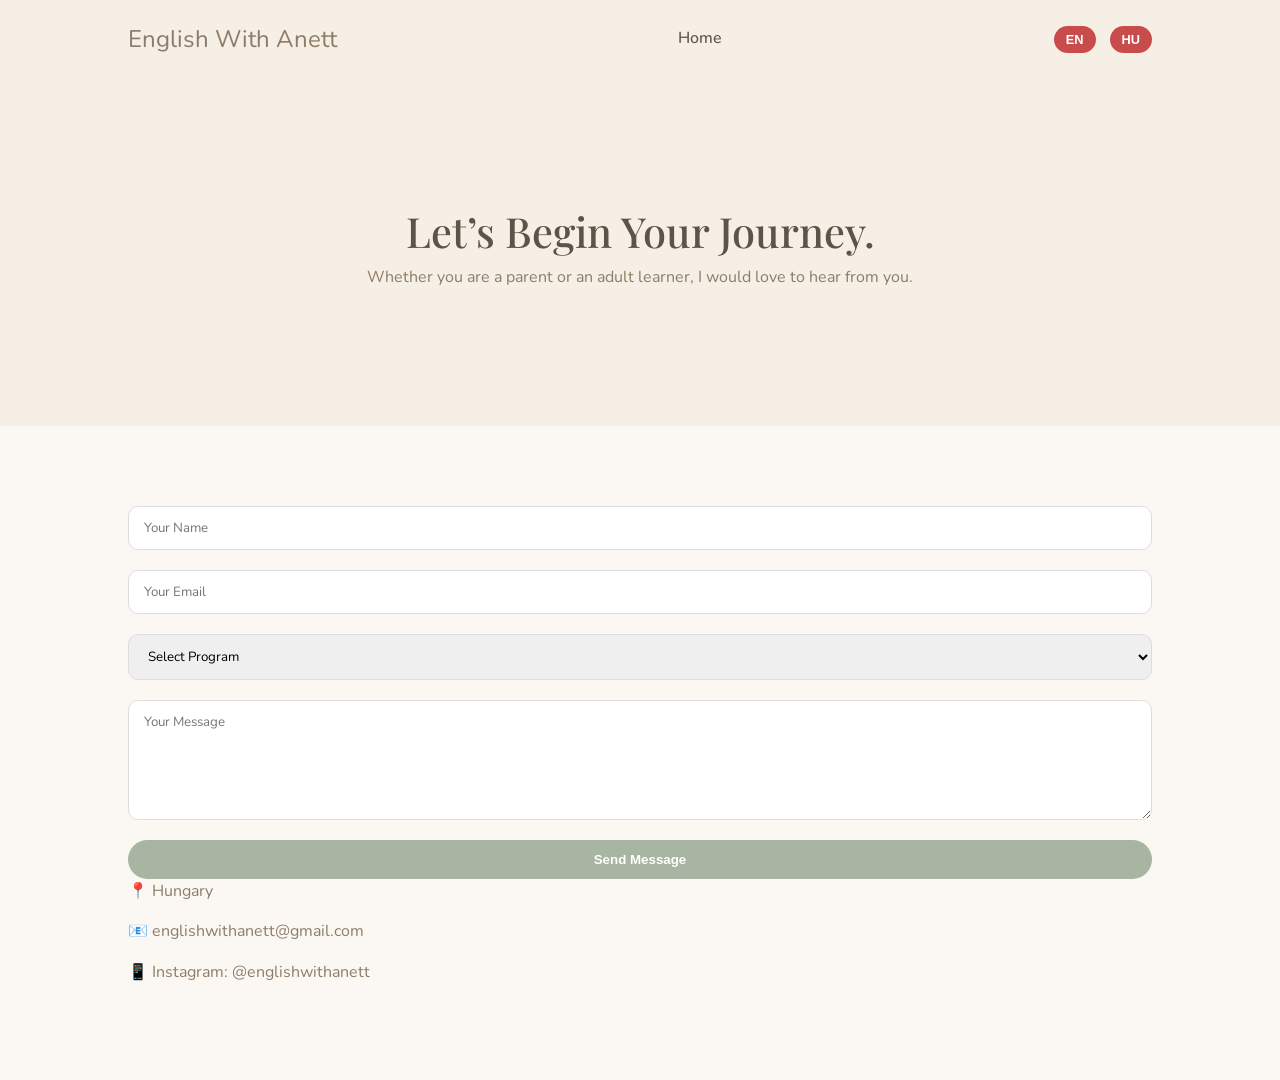
==== contact.html @ b478dda6 "Initial commit via Netlify" ====
<!DOCTYPE html>
<html lang="en">
<head>
<meta charset="UTF-8">
<meta name="viewport" content="width=device-width, initial-scale=1.0">
<title>Contact | English With Anett</title>

<link href="https://fonts.googleapis.com/css2?family=Playfair+Display:wght@500;600&family=Nunito:wght@300;400;600&display=swap" rel="stylesheet">

<link rel="stylesheet" href="assets/css/style.css">
</head>

<body>

<header>
<div class="logo">English With Anett</div>

	<nav>
        <a href="index.html"
           data-en="Home"
           data-hu="Főoldal">Home</a>

    </nav>
<div class="lang-toggle">
<button onclick="setLang('en')">EN</button>
<button onclick="setLang('hu')">HU</button>
</div>
</header>

<section class="hero">
<h1 data-en="Let’s Begin Your Journey."
    data-hu="Kezdjük el az utazást.">
Let’s Begin Your Journey.
</h1>

<p data-en="Whether you are a parent or an adult learner, I would love to hear from you."
   data-hu="Legyen szó szülőről vagy felnőtt tanulóról, örömmel várom a jelentkezésed.">
Whether you are a parent or an adult learner, I would love to hear from you.
</p>
</section>

<section class="section">

<form action="#" method="POST">

<input type="text" name="name" placeholder="Your Name" required
data-en="Your Name"
data-hu="Név">

<input type="email" name="email" placeholder="Your Email" required
data-en="Your Email"
data-hu="Email cím">

<select name="program"
data-en="Select Program"
data-hu="Válassz programot">
<option value="">Select Program</option>
<option>Children (1–6)</option>
<option>Adults</option>
</select>

<textarea name="message" placeholder="Your Message"
data-en="Your Message"
data-hu="Üzenet"></textarea>

<button type="submit"
data-en="Send Message"
data-hu="Üzenet küldése">
Send Message
</button>

</form>

<div class="contact-info">
<p>📍 Hungary</p>
<p>📧 englishwithanett@gmail.com</p>
<p>📱 Instagram: @englishwithanett</p>
</div>

</section>

<script>
function setLang(lang) {
    document.querySelectorAll('[data-en]').forEach(el => {
        if(el.tagName === "INPUT" || el.tagName === "TEXTAREA") {
            el.placeholder = el.getAttribute('data-' + lang);
        } else if(el.tagName === "SELECT") {
            el.options[0].text = el.getAttribute('data-' + lang);
        } else {
            el.textContent = el.getAttribute('data-' + lang);
        }
    });
}
</script>
<script src="assets/js/main.js"></script>
</body>
</html>
---- assets/css/style.css ----
/* =========================
   ROOT VARIABLES
========================= */

:root {
    --beige: #F5EFE6;
    --sage: #A8B5A2;
    --brown: #8E7C68;
    --white: #FBF8F3;
    --accent: #C67B5C;
    --dark: #5E5347;
}

/* =========================
   GLOBAL RESET
========================= */

* {
    margin: 0;
    padding: 0;
    box-sizing: border-box;
}

body {
    font-family: 'Nunito', sans-serif;
    background: var(--white);
    color: var(--brown);
    line-height: 1.6;
}

/* =========================
   TYPOGRAPHY
========================= */

h1, h2, h3 {
    font-family: 'Playfair Display', serif;
    font-weight: 500;
    color: var(--dark);
}

h1 {
    font-size: 2.6rem;
}

h2 {
    font-size: 2rem;
    margin-bottom: 20px;
}

h3 {
    font-size: 1.3rem;
}

p {
    font-size: 1rem;
    margin-bottom: 15px;
}

/* =========================
   HEADER
========================= */

header {
    display: flex;
    justify-content: space-between;
    align-items: center;
    padding: 20px 10%;
    background: var(--beige);
    position: sticky;
    top: 0;
    z-index: 1000;
}

.logo {
    font-size: 1.5rem;
}

nav a {
    text-decoration: none;
    color: var(--dark);
    margin-left: 20px;
    font-weight: 500;
    transition: 0.3s;
}

nav a:hover {
    color: var(--accent);
}

/* =========================
   LANGUAGE TOGGLE
========================= */

.lang-toggle button {
    background: none;
    border: none;
    cursor: pointer;
    font-weight: 600;
    margin-left: 10px;
}

/* =========================
   HERO SECTIONS
========================= */

.hero {
    padding: 120px 10%;
    text-align: center;
    background: var(--beige);
}

.hero.large {
    min-height: 85vh;
    display: flex;
    align-items: center;
    justify-content: center;
}

/* =========================
   SECTIONS
========================= */

.section {
    padding: 80px 10%;
}

.section.center {
    text-align: center;
}

/* =========================
   GRID SYSTEM
========================= */

.grid {
    display: grid;
    gap: 40px;
    margin-top: 40px;
}

.grid-3 {
    grid-template-columns: repeat(auto-fit, minmax(250px, 1fr));
}

.grid-4 {
    grid-template-columns: repeat(auto-fit, minmax(220px, 1fr));
}

/* =========================
   CARDS
========================= */

.card {
    background: var(--beige);
    padding: 30px;
    border-radius: 20px;
    transition: 0.3s ease;
}

.card:hover {
    transform: translateY(-8px);
}

.card img {
    width: 100%;
    border-radius: 20px;
    margin-bottom: 20px;
}

/* =========================
   BUTTONS
========================= */

.button {
    display: inline-block;
    padding: 12px 30px;
    border-radius: 30px;
    text-decoration: none;
    font-weight: 600;
    transition: 0.3s;
}

.button.primary {
    background: var(--sage);
    color: white;
}

.button.primary:hover {
    background: var(--accent);
}

.button.secondary {
    background: white;
    color: var(--sage);
    border: 2px solid var(--sage);
}

.button.secondary:hover {
    background: var(--sage);
    color: white;
}

/* =========================
   BLOG
========================= */

.blog-card {
    cursor: pointer;
}

.blog-content {
    display: none;
    margin-top: 15px;
}

/* =========================
   FORMS
========================= */

form {
    display: flex;
    flex-direction: column;
    gap: 20px;
}

input, textarea, select {
    padding: 12px 15px;
    border-radius: 10px;
    border: 1px solid #ddd;
    font-family: 'Nunito', sans-serif;
}

textarea {
    resize: vertical;
    min-height: 120px;
}

button {
    background: var(--sage);
    color: white;
    padding: 12px;
    border-radius: 30px;
    border: none;
    font-weight: 600;
    cursor: pointer;
    transition: 0.3s;
}

button:hover {
    background: var(--accent);
}

/* =========================
   CTA SECTION
========================= */

.cta {
    background: var(--sage);
    color: white;
    padding: 80px 10%;
    text-align: center;
}

/* =========================
   FOOTER
========================= */

footer {
    background: var(--beige);
    padding: 40px 10%;
    text-align: center;
    font-size: 0.9rem;
}

/* =========================
   ANIMATIONS
========================= */

.fade-in {
    opacity: 0;
    transform: translateY(20px);
    transition: 0.8s ease;
}

.fade-in.visible {
    opacity: 1;
    transform: translateY(0);
}

/* =========================
   RESPONSIVE
========================= */

@media (max-width: 768px) {
    header {
        flex-direction: column;
        gap: 15px;
    }

    h1 {
        font-size: 2rem;
    }

    .hero {
        padding: 80px 8%;
    }

    .section {
        padding: 60px 8%;
    }
}
.grid-2 {
    grid-template-columns: repeat(auto-fit, minmax(300px, 1fr));
    align-items: center;
}

.home-image {
    width: 100%;
    border-radius: 20px;
}

.beige-bg {
    background: var(--beige);
}

blockquote {
    font-style: italic;
    margin-top: 20px;
    padding-left: 15px;
    border-left: 3px solid var(--sage);
    color: var(--brown);
}

.lang-toggle button {
    background-color: #C94C4C;   /* soft warm red */
    color: white;
    border: none;
    padding: 6px 12px;
    border-radius: 20px;
    cursor: pointer;
    font-size: 0.8rem;
    font-weight: 600;
    transition: 0.3s ease;
}

.lang-toggle button:hover {
    background-color: #A63A3A;  /* darker red on hover */
}
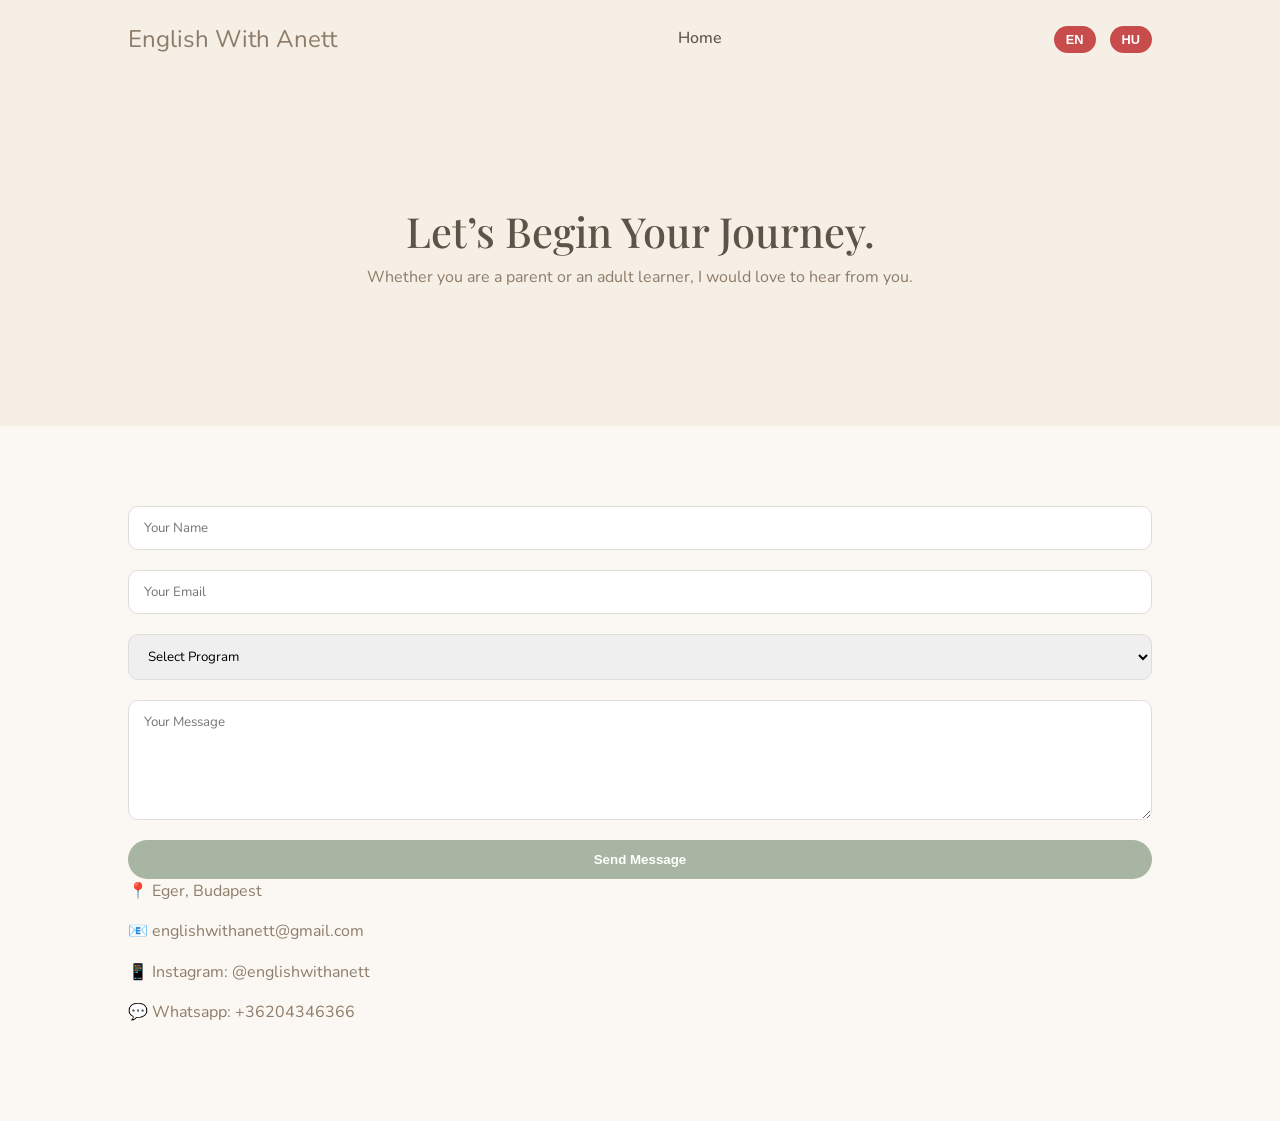
==== commit 57c497f1: "Update contact.html" ====
--- a/contact.html
+++ b/contact.html
@@ -72,9 +72,10 @@
 </form>
 
 <div class="contact-info">
-<p>📍 Hungary</p>
+<p>📍  Eger, Budapest</p>
 <p>📧 englishwithanett@gmail.com</p>
 <p>📱 Instagram: @englishwithanett</p>
+<p>💬 Whatsapp: +36204346366
 </div>
 
 </section>
@@ -94,4 +95,5 @@
 </script>
 <script src="assets/js/main.js"></script>
 </body>
-</html>+
+</html>
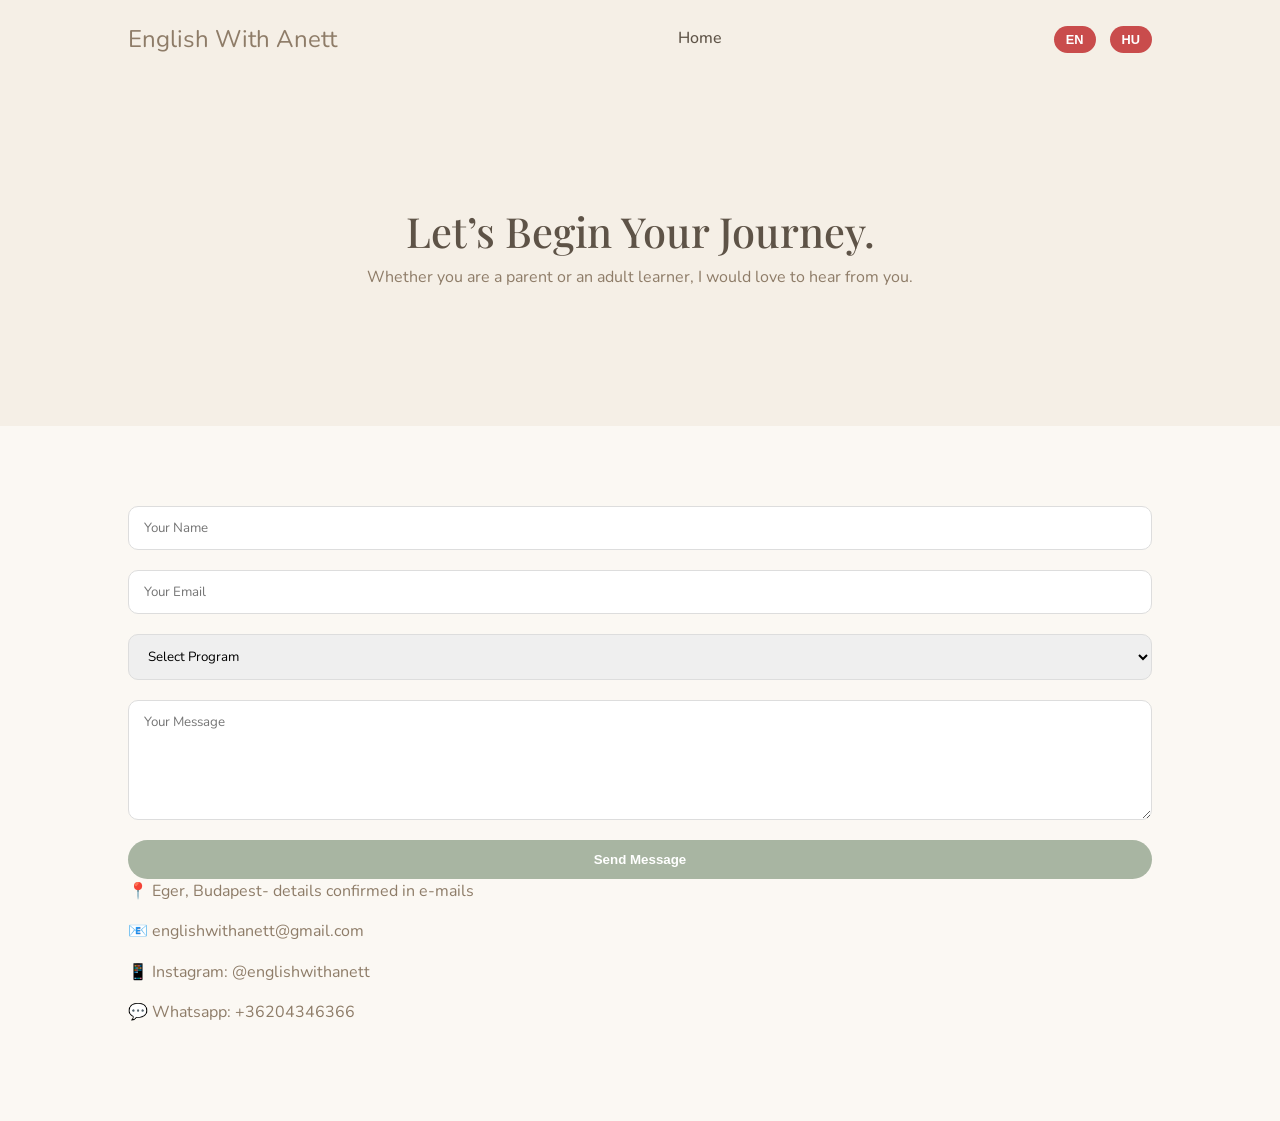
==== commit d68614da: "Update contact.html" ====
--- a/contact.html
+++ b/contact.html
@@ -72,7 +72,7 @@
 </form>
 
 <div class="contact-info">
-<p>📍  Eger, Budapest</p>
+<p>📍  Eger, Budapest- details confirmed in e-mails</p>
 <p>📧 englishwithanett@gmail.com</p>
 <p>📱 Instagram: @englishwithanett</p>
 <p>💬 Whatsapp: +36204346366
@@ -97,3 +97,4 @@
 </body>
 
 </html>
+
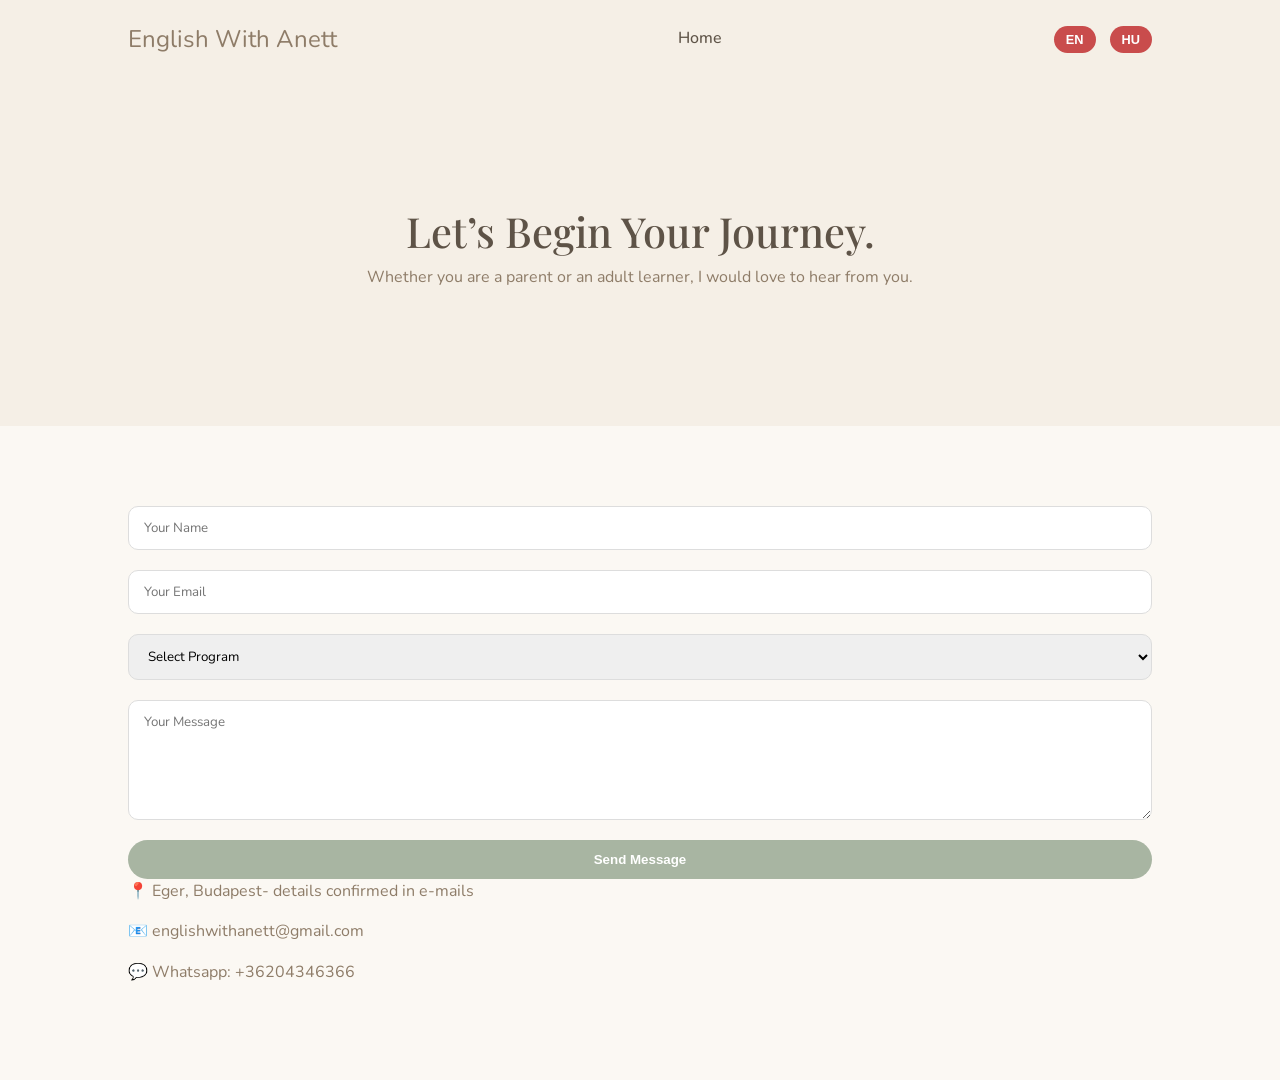
==== commit 77b97164: "Update contact.html" ====
--- a/contact.html
+++ b/contact.html
@@ -74,7 +74,6 @@
 <div class="contact-info">
 <p>📍  Eger, Budapest- details confirmed in e-mails</p>
 <p>📧 englishwithanett@gmail.com</p>
-<p>📱 Instagram: @englishwithanett</p>
 <p>💬 Whatsapp: +36204346366
 </div>
 
@@ -98,3 +97,4 @@
 
 </html>
 
+
